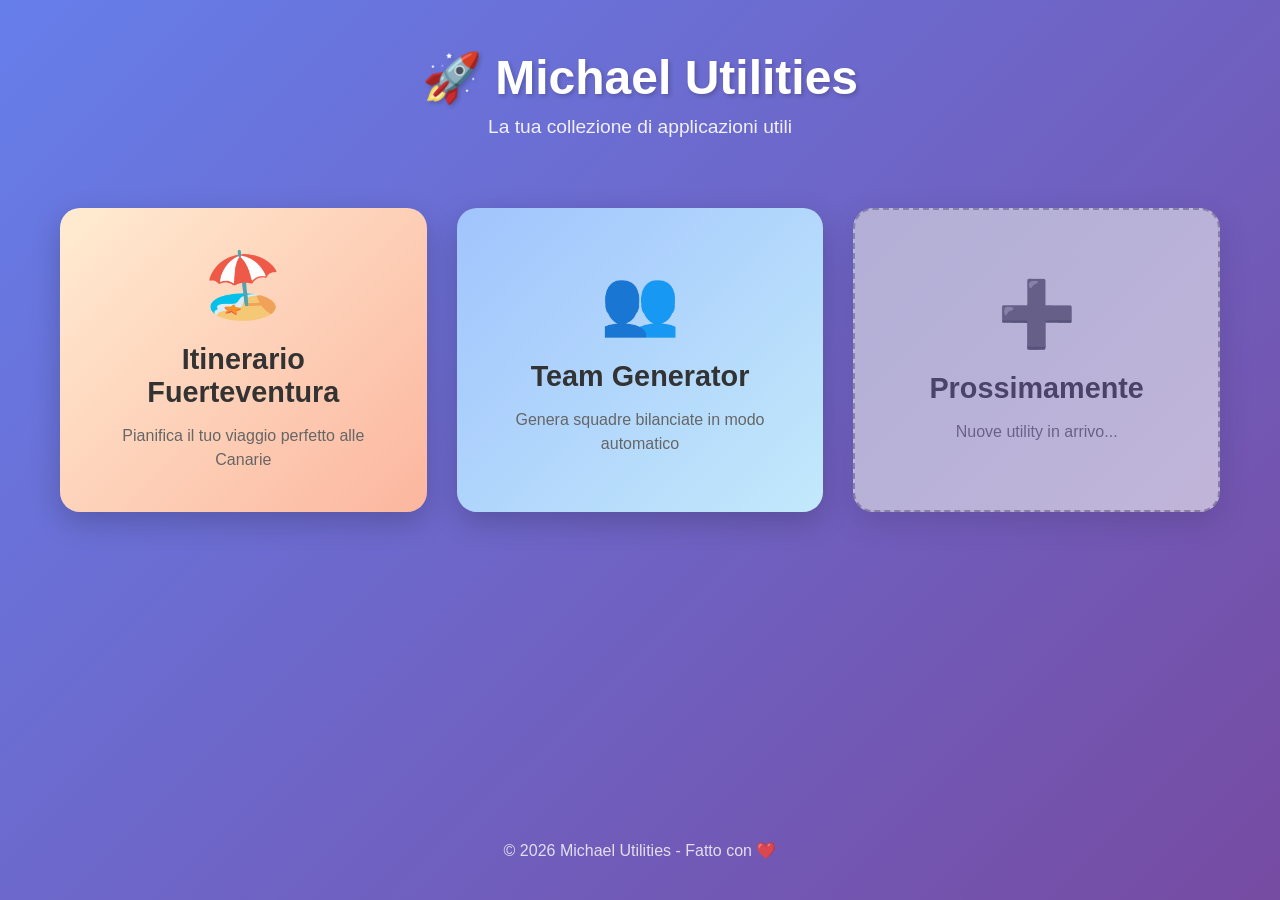
==== index.html @ 8c8049bf "aggiunta dashboard principale e refactoring completo team generator con nuova UI" ====
<!DOCTYPE html>
<html lang="it">
<head>
    <meta charset="UTF-8">
    <meta name="viewport" content="width=device-width, initial-scale=1.0">
    <title>Michael Utilities - Dashboard</title>
    <style>
        * {
            margin: 0;
            padding: 0;
            box-sizing: border-box;
        }

        body {
            font-family: 'Segoe UI', Tahoma, Geneva, Verdana, sans-serif;
            background: linear-gradient(135deg, #667eea 0%, #764ba2 100%);
            min-height: 100vh;
            display: flex;
            flex-direction: column;
            align-items: center;
            padding: 20px;
        }

        .header {
            text-align: center;
            color: white;
            margin-bottom: 50px;
            margin-top: 30px;
        }

        .header h1 {
            font-size: 3rem;
            font-weight: 700;
            margin-bottom: 10px;
            text-shadow: 2px 2px 4px rgba(0, 0, 0, 0.2);
        }

        .header p {
            font-size: 1.2rem;
            opacity: 0.9;
        }

        .dashboard {
            display: grid;
            grid-template-columns: repeat(auto-fit, minmax(300px, 1fr));
            gap: 30px;
            max-width: 1200px;
            width: 100%;
            padding: 20px;
        }

        .app-card {
            background: white;
            border-radius: 20px;
            padding: 40px;
            text-align: center;
            box-shadow: 0 10px 30px rgba(0, 0, 0, 0.2);
            transition: transform 0.3s ease, box-shadow 0.3s ease;
            cursor: pointer;
            text-decoration: none;
            color: inherit;
            display: flex;
            flex-direction: column;
            align-items: center;
            justify-content: center;
            min-height: 250px;
        }

        .app-card:hover {
            transform: translateY(-10px);
            box-shadow: 0 15px 40px rgba(0, 0, 0, 0.3);
        }

        .app-icon {
            font-size: 4rem;
            margin-bottom: 20px;
        }

        .app-title {
            font-size: 1.8rem;
            font-weight: 600;
            margin-bottom: 15px;
            color: #333;
        }

        .app-description {
            font-size: 1rem;
            color: #666;
            line-height: 1.5;
        }

        .app-card.itinerario {
            background: linear-gradient(135deg, #ffecd2 0%, #fcb69f 100%);
        }

        .app-card.team-generator {
            background: linear-gradient(135deg, #a1c4fd 0%, #c2e9fb 100%);
        }

        .app-card.placeholder {
            background: linear-gradient(135deg, #e0e0e0 0%, #f5f5f5 100%);
            border: 2px dashed #999;
            opacity: 0.6;
        }

        .app-card.placeholder:hover {
            opacity: 0.8;
        }

        footer {
            margin-top: auto;
            padding: 20px;
            color: white;
            text-align: center;
            opacity: 0.8;
        }

        @media (max-width: 768px) {
            .header h1 {
                font-size: 2rem;
            }

            .header p {
                font-size: 1rem;
            }

            .dashboard {
                grid-template-columns: 1fr;
                gap: 20px;
            }

            .app-card {
                padding: 30px;
                min-height: 200px;
            }

            .app-icon {
                font-size: 3rem;
            }

            .app-title {
                font-size: 1.5rem;
            }
        }
    </style>
</head>
<body>
    <div class="header">
        <h1>🚀 Michael Utilities</h1>
        <p>La tua collezione di applicazioni utili</p>
    </div>

    <div class="dashboard">
        <a href="itinerario_fuerteventura/itinerario.html" class="app-card itinerario">
            <div class="app-icon">🏖️</div>
            <div class="app-title">Itinerario Fuerteventura</div>
            <div class="app-description">Pianifica il tuo viaggio perfetto alle Canarie</div>
        </a>

        <a href="team_generator/index.html" class="app-card team-generator">
            <div class="app-icon">👥</div>
            <div class="app-title">Team Generator</div>
            <div class="app-description">Genera squadre bilanciate in modo automatico</div>
        </a>

        <!-- Placeholder per future applicazioni -->
        <div class="app-card placeholder">
            <div class="app-icon">➕</div>
            <div class="app-title">Prossimamente</div>
            <div class="app-description">Nuove utility in arrivo...</div>
        </div>
    </div>

    <footer>
        <p>&copy; 2026 Michael Utilities - Fatto con ❤️</p>
    </footer>
</body>
</html>
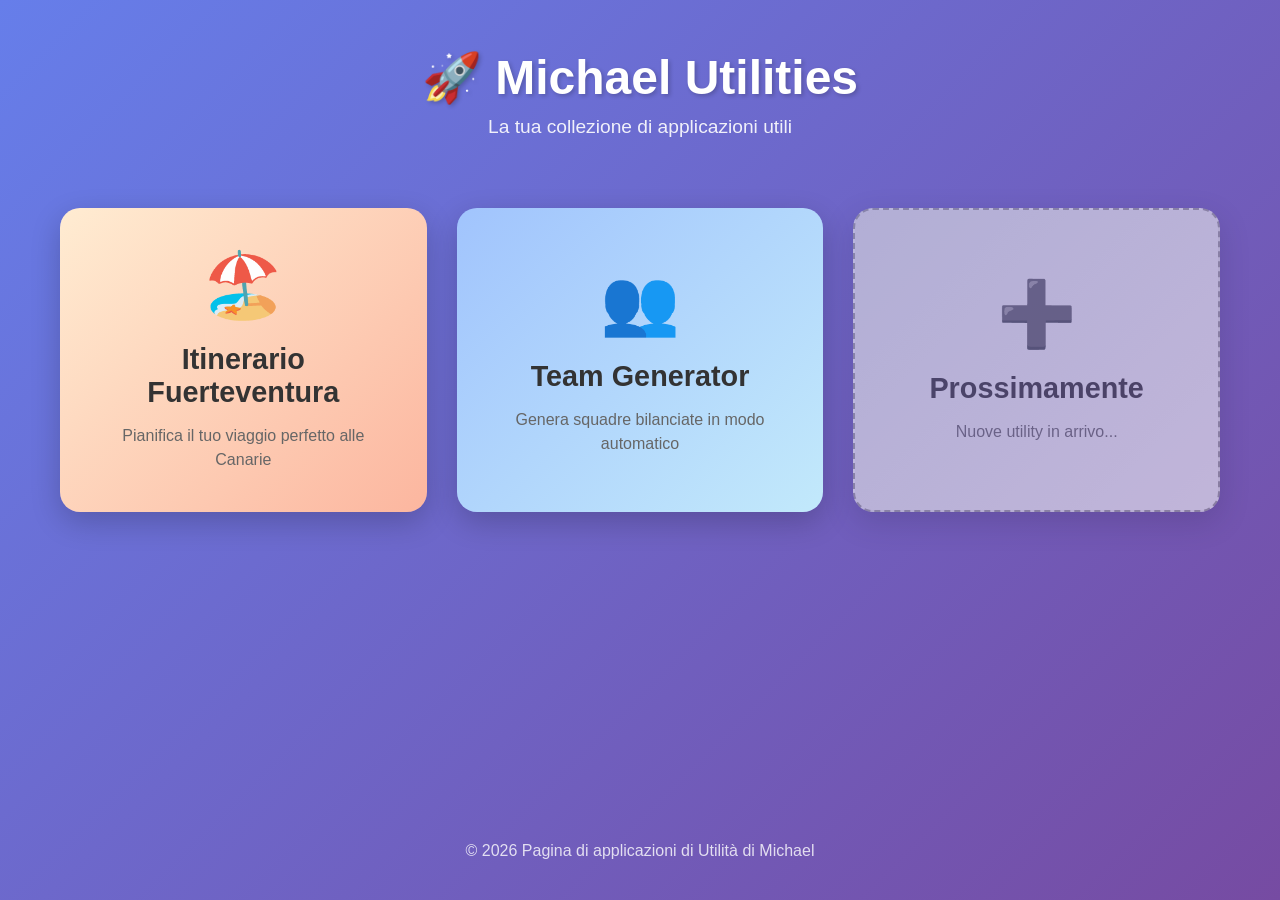
==== commit 93a9b61f: "correzione etichette giorni della settimana nell'itinerario e aggiornamento footer homepage" ====
--- a/index.html
+++ b/index.html
@@ -172,7 +172,7 @@
     </div>
 
     <footer>
-        <p>&copy; 2026 Michael Utilities - Fatto con ❤️</p>
+        <p>&copy; 2026 Pagina di applicazioni di Utilità di Michael</p>
     </footer>
 </body>
 </html>
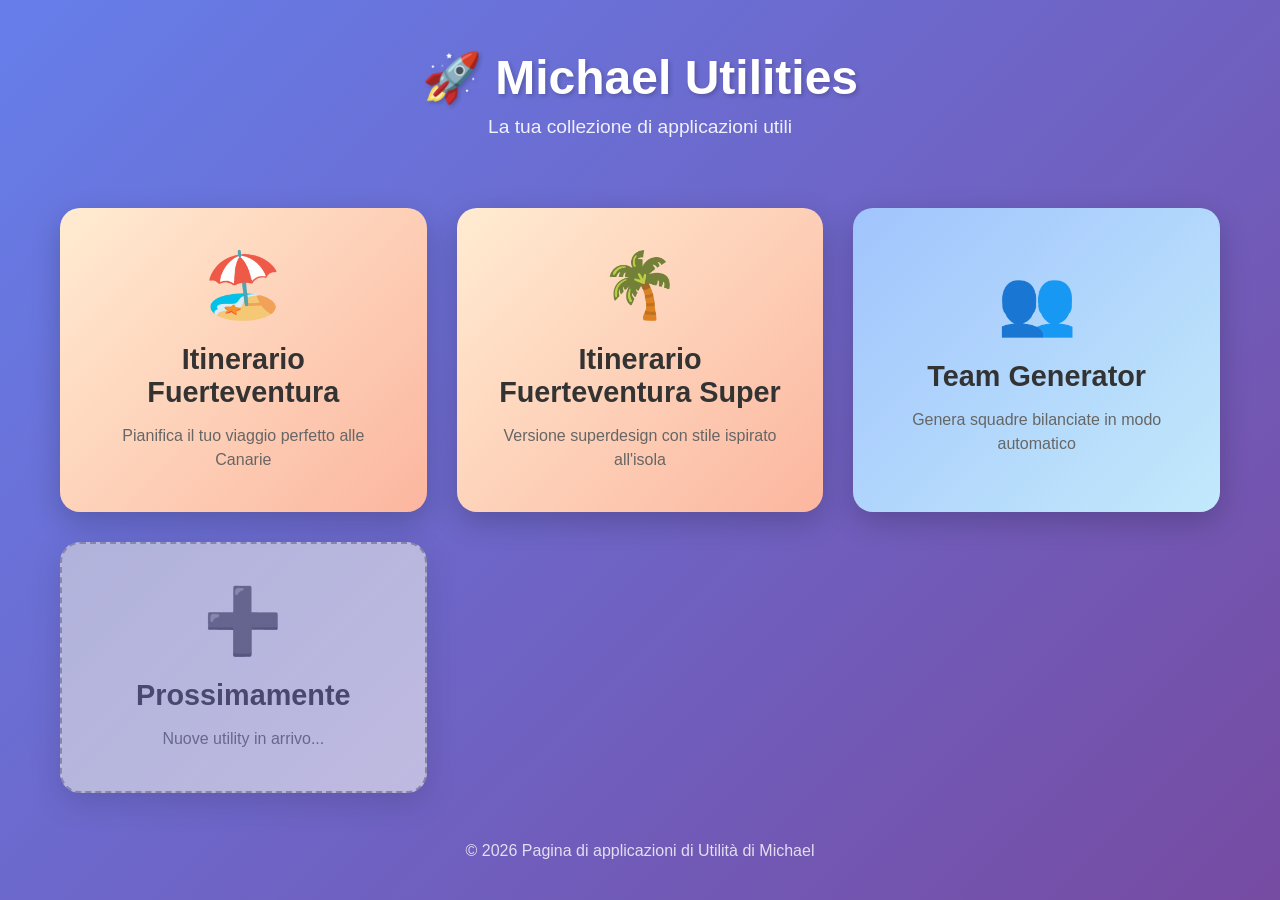
==== commit 59520182: "aggiunta nuova versione superdesign dell'itinerario Fuerteventura con UI migliorata e link alla dash" ====
--- a/index.html
+++ b/index.html
@@ -157,7 +157,13 @@
             <div class="app-description">Pianifica il tuo viaggio perfetto alle Canarie</div>
         </a>
 
-        <a href="team_generator/index.html" class="app-card team-generator">
+        <a href="itinerario_fuerteventura/itinerario_super.html" class="app-card itinerario">
+            <div class="app-icon">🌴</div>
+            <div class="app-title">Itinerario Fuerteventura Super</div>
+            <div class="app-description">Versione superdesign con stile ispirato all'isola</div>
+        </a>
+
+        <a href="team_generator/team_generator.html" class="app-card team-generator">
             <div class="app-icon">👥</div>
             <div class="app-title">Team Generator</div>
             <div class="app-description">Genera squadre bilanciate in modo automatico</div>
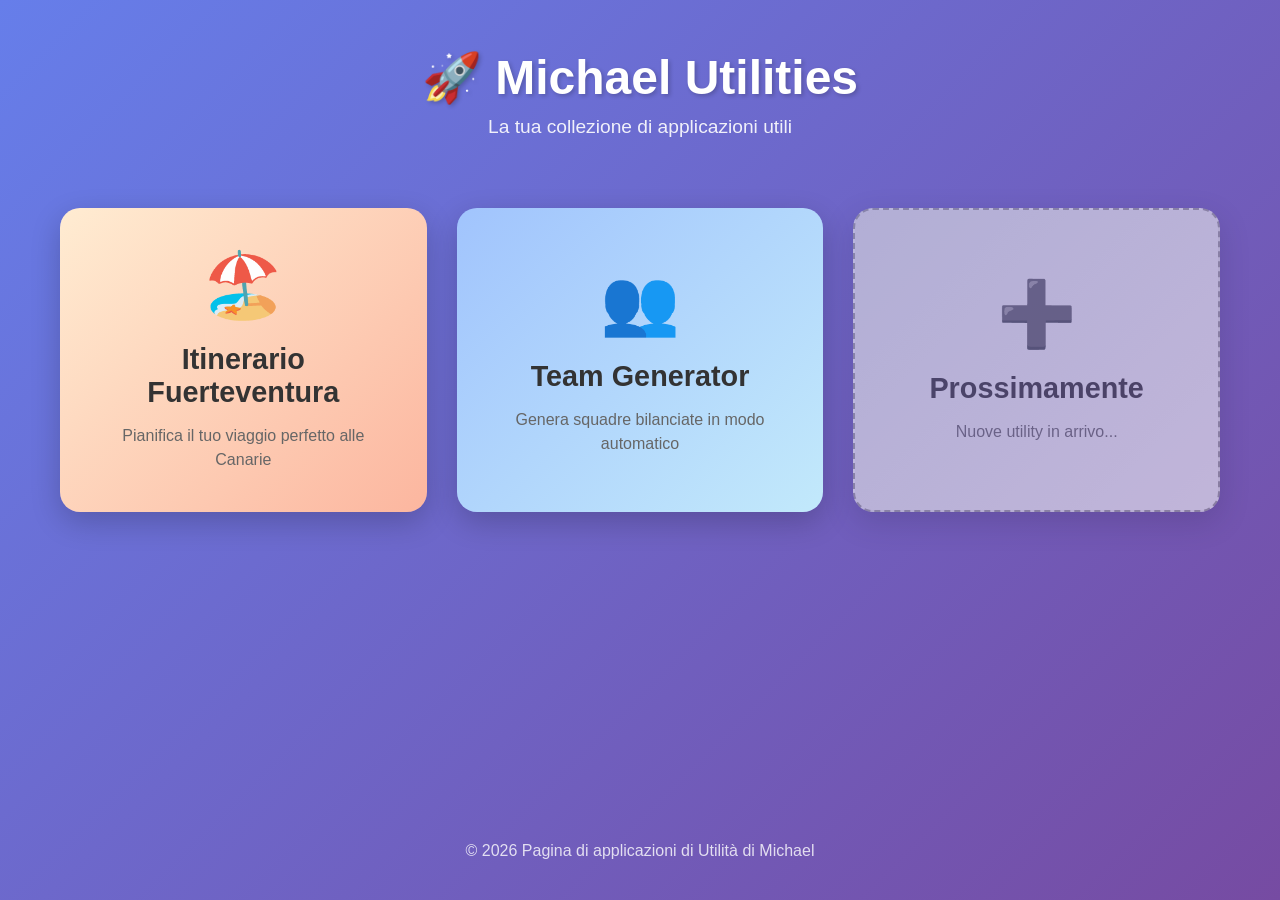
==== commit b8bb6412: "refactoring completo itinerario Fuerteventura con nuovo design ispirato all'isola, dark mode, timeli" ====
--- a/index.html
+++ b/index.html
@@ -157,12 +157,6 @@
             <div class="app-description">Pianifica il tuo viaggio perfetto alle Canarie</div>
         </a>
 
-        <a href="itinerario_fuerteventura/itinerario_super.html" class="app-card itinerario">
-            <div class="app-icon">🌴</div>
-            <div class="app-title">Itinerario Fuerteventura Super</div>
-            <div class="app-description">Versione superdesign con stile ispirato all'isola</div>
-        </a>
-
         <a href="team_generator/team_generator.html" class="app-card team-generator">
             <div class="app-icon">👥</div>
             <div class="app-title">Team Generator</div>
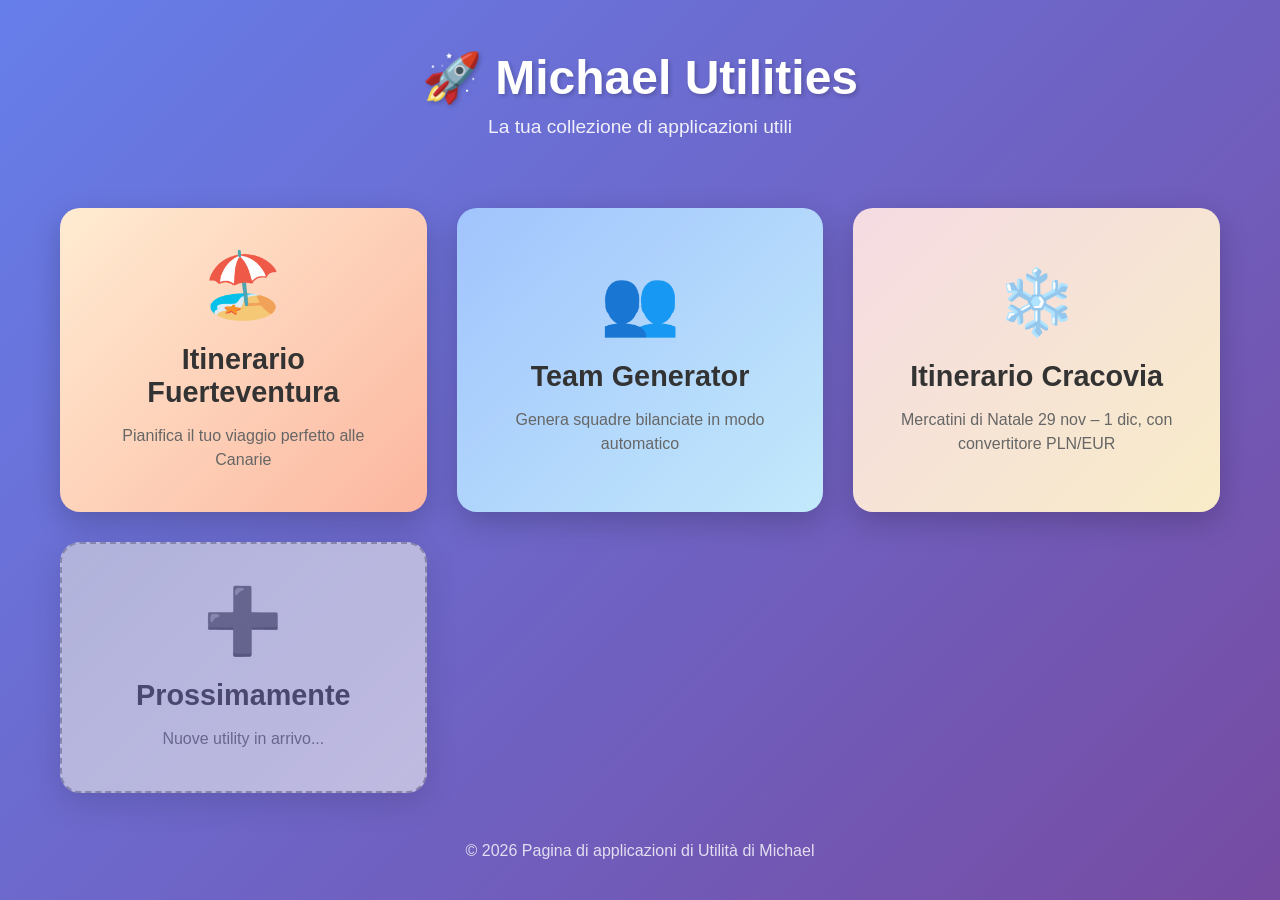
==== commit 2c9ea1f5: "fix: food-card tutte uguali + convertitore PLN/EUR robusto - Rimosso stile differenziato della quint" ====
--- a/index.html
+++ b/index.html
@@ -93,6 +93,10 @@
             background: linear-gradient(135deg, #ffecd2 0%, #fcb69f 100%);
         }
 
+        .app-card.cracovia {
+            background: linear-gradient(135deg, #f5dbe3 0%, #f8ecc8 100%);
+        }
+
         .app-card.team-generator {
             background: linear-gradient(135deg, #a1c4fd 0%, #c2e9fb 100%);
         }
@@ -163,6 +167,12 @@
             <div class="app-description">Genera squadre bilanciate in modo automatico</div>
         </a>
 
+        <a href="itinerario_cracovia/index.html" class="app-card cracovia">
+            <div class="app-icon">❄️</div>
+            <div class="app-title">Itinerario Cracovia</div>
+            <div class="app-description">Mercatini di Natale 29 nov – 1 dic, con convertitore PLN/EUR</div>
+        </a>
+
         <!-- Placeholder per future applicazioni -->
         <div class="app-card placeholder">
             <div class="app-icon">➕</div>
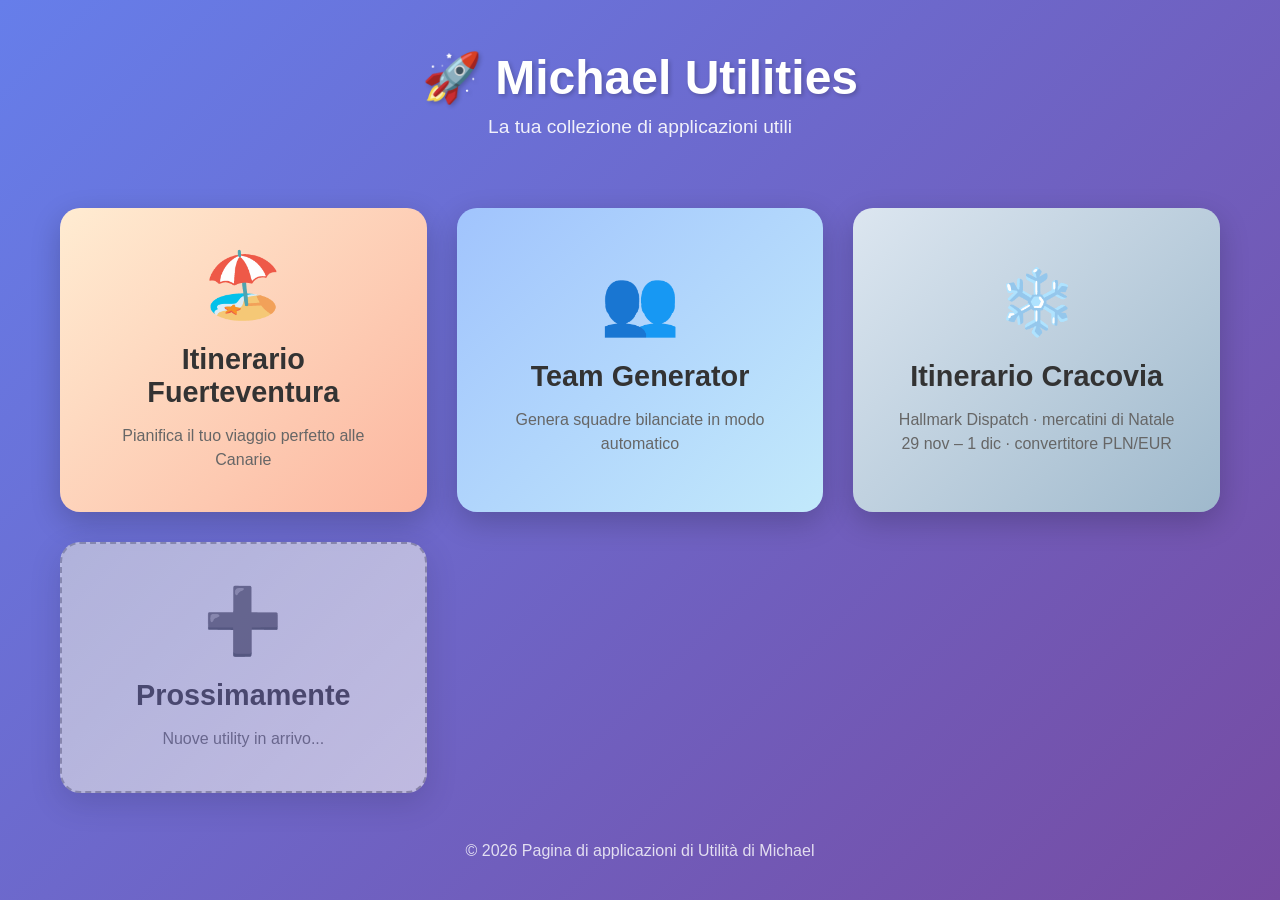
==== commit 3c43de44: "aggiunta skill /comandi con riferimento rapido server/git/struttura, documentazione COMANDI.md compl" ====
--- a/index.html
+++ b/index.html
@@ -94,7 +94,7 @@
         }
 
         .app-card.cracovia {
-            background: linear-gradient(135deg, #f5dbe3 0%, #f8ecc8 100%);
+            background: linear-gradient(135deg, #DCE6F0 0%, #9FB9CC 100%);
         }
 
         .app-card.team-generator {
@@ -170,7 +170,7 @@
         <a href="itinerario_cracovia/index.html" class="app-card cracovia">
             <div class="app-icon">❄️</div>
             <div class="app-title">Itinerario Cracovia</div>
-            <div class="app-description">Mercatini di Natale 29 nov – 1 dic, con convertitore PLN/EUR</div>
+            <div class="app-description">Hallmark Dispatch · mercatini di Natale 29 nov – 1 dic · convertitore PLN/EUR</div>
         </a>
 
         <!-- Placeholder per future applicazioni -->
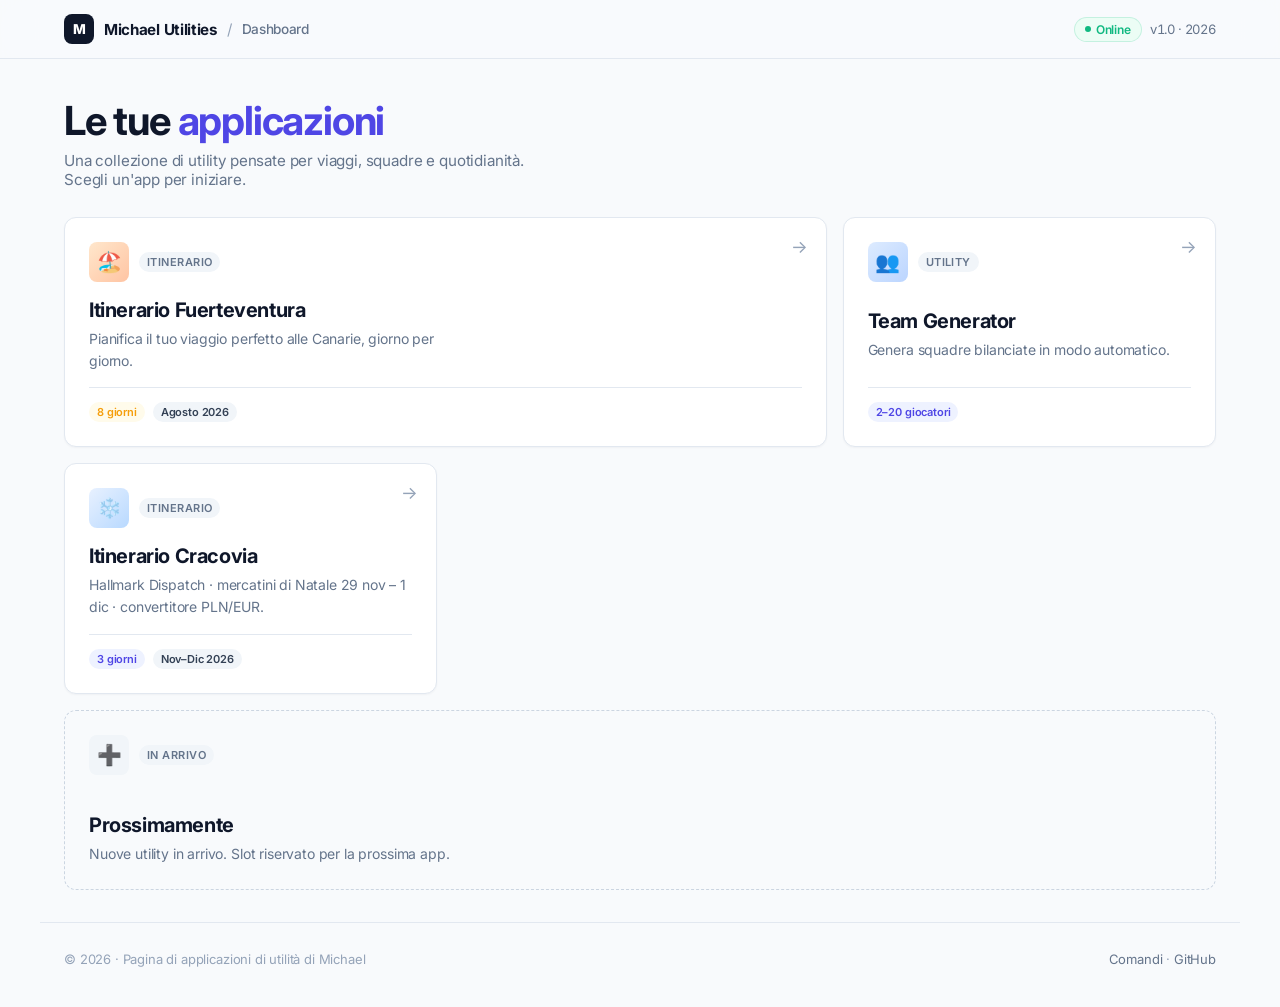
==== commit e5d1f501: "refactoring completo dashboard con design system Tremor/Shadcn: topbar glassmorphism, griglia Bento " ====
--- a/index.html
+++ b/index.html
@@ -3,186 +3,420 @@
 <head>
     <meta charset="UTF-8">
     <meta name="viewport" content="width=device-width, initial-scale=1.0">
-    <title>Michael Utilities - Dashboard</title>
+    <title>Michael Utilities · Dashboard</title>
+    <link rel="preconnect" href="https://fonts.googleapis.com">
+    <link rel="preconnect" href="https://fonts.gstatic.com" crossorigin>
+    <link href="https://fonts.googleapis.com/css2?family=Inter:wght@400;500;600;700;800&family=JetBrains+Mono:wght@500;700&display=swap" rel="stylesheet">
     <style>
-        * {
-            margin: 0;
-            padding: 0;
-            box-sizing: border-box;
-        }
+        /* ============================================================
+           Michael Utilities — Dashboard
+           Stile Tremor / Shadcn / Linear:
+           - Sfondo #F8FAFC, card bianche #FFFFFF, bordi 1px sottili
+           - Topbar glassmorphism (backdrop-blur)
+           - Griglia Bento bilanciata
+           - Font con tabular-nums per allineamento cifre
+           - Radius 12px card / 8px bottoni / pill badge
+           - Spaziature multipli di 4/8px
+           ============================================================ */
+
+        :root {
+            --bg: #F8FAFC;
+            --surface: #FFFFFF;
+            --surface-2: #F1F5F9;
+            --surface-hover: #F8FAFC;
+            --border: #E2E8F0;
+            --border-strong: #CBD5E1;
+
+            --ink: #0F172A;
+            --ink-2: #334155;
+            --ink-3: #64748B;
+            --ink-4: #94A3B8;
+
+            --accent: #4F46E5;     /* indigo */
+            --accent-soft: #EEF2FF;
+            --emerald: #10B981;
+            --emerald-soft: #ECFDF5;
+            --coral: #F43F5E;
+            --coral-soft: #FFF1F2;
+            --amber: #F59E0B;
+            --amber-soft: #FFFBEB;
+
+            --shadow-sm: 0 1px 2px rgba(15,23,42,0.04);
+            --shadow-md: 0 1px 3px rgba(15,23,42,0.06), 0 1px 2px rgba(15,23,42,0.04);
+            --shadow-lg: 0 4px 12px rgba(15,23,42,0.06), 0 2px 4px rgba(15,23,42,0.04);
+            --shadow-xl: 0 12px 32px rgba(15,23,42,0.08), 0 4px 8px rgba(15,23,42,0.04);
+
+            --radius: 12px;
+            --radius-sm: 8px;
+            --radius-pill: 999px;
+        }
+
+        * { margin: 0; padding: 0; box-sizing: border-box; }
 
         body {
-            font-family: 'Segoe UI', Tahoma, Geneva, Verdana, sans-serif;
-            background: linear-gradient(135deg, #667eea 0%, #764ba2 100%);
+            font-family: 'Inter', -apple-system, BlinkMacSystemFont, sans-serif;
+            background: var(--bg);
+            color: var(--ink);
             min-height: 100vh;
+            -webkit-font-smoothing: antialiased;
+            -moz-osx-font-smoothing: grayscale;
+            letter-spacing: -0.01em;
+        }
+
+        .num { font-variant-numeric: tabular-nums; font-feature-settings: "tnum"; }
+
+        /* ====== TOPBAR (glassmorphism) ====== */
+        .topbar {
+            position: sticky;
+            top: 0;
+            z-index: 50;
+            background: rgba(248,250,252,0.72);
+            backdrop-filter: saturate(180%) blur(16px);
+            -webkit-backdrop-filter: saturate(180%) blur(16px);
+            border-bottom: 1px solid var(--border);
+        }
+        .topbar__inner {
+            max-width: 1200px;
+            margin: 0 auto;
+            padding: 14px 24px;
+            display: flex;
+            align-items: center;
+            justify-content: space-between;
+            gap: 16px;
+        }
+        .brand {
+            display: flex;
+            align-items: center;
+            gap: 10px;
+            font-weight: 700;
+            font-size: 0.95rem;
+            color: var(--ink);
+            letter-spacing: -0.02em;
+        }
+        .brand__mark {
+            width: 30px; height: 30px;
+            border-radius: var(--radius-sm);
+            background: var(--ink);
+            color: #fff;
+            display: inline-flex;
+            align-items: center;
+            justify-content: center;
+            font-weight: 800;
+            font-size: 0.85rem;
+            letter-spacing: -0.04em;
+        }
+        .brand__sep { color: var(--ink-4); font-weight: 400; }
+        .brand__sub { color: var(--ink-3); font-weight: 500; font-size: 0.85rem; }
+
+        .topbar__meta {
+            display: flex;
+            align-items: center;
+            gap: 8px;
+            font-size: 0.8125rem;
+            color: var(--ink-3);
+        }
+        .badge {
+            display: inline-flex;
+            align-items: center;
+            gap: 5px;
+            padding: 4px 10px;
+            border-radius: var(--radius-pill);
+            font-size: 0.75rem;
+            font-weight: 600;
+            background: var(--emerald-soft);
+            color: var(--emerald);
+            border: 1px solid rgba(16,185,129,0.18);
+        }
+        .badge__dot {
+            width: 6px; height: 6px;
+            border-radius: 50%;
+            background: var(--emerald);
+        }
+
+        /* ====== HEADER (titolo + sottotitolo + azioni) ====== */
+        .page {
+            max-width: 1200px;
+            margin: 0 auto;
+            padding: 0 24px;
+        }
+
+        .pagehead {
+            padding: 40px 0 28px;
+            display: flex;
+            align-items: flex-end;
+            justify-content: space-between;
+            gap: 24px;
+            flex-wrap: wrap;
+        }
+        .pagehead__title {
+            font-size: clamp(28px, 4.5vw, 40px);
+            font-weight: 700;
+            letter-spacing: -0.03em;
+            color: var(--ink);
+            line-height: 1.1;
+        }
+        .pagehead__title em {
+            font-style: normal;
+            color: var(--accent);
+        }
+        .pagehead__sub {
+            margin-top: 8px;
+            font-size: 0.95rem;
+            color: var(--ink-3);
+            font-weight: 400;
+            max-width: 50ch;
+        }
+
+        /* ====== DASHBOARD GRID (Bento) ====== */
+        .grid {
+            display: grid;
+            grid-template-columns: repeat(3, 1fr);
+            gap: 16px;
+            margin-bottom: 32px;
+        }
+        .grid .app-card:nth-child(1) { grid-column: span 2; }  /* Fuerteventura large */
+        .grid .app-card:nth-child(3) { grid-column: span 1; }  /* Cracovia */
+        .grid .app-card:nth-child(4) { grid-column: span 3; }  /* placeholder full width */
+
+        .app-card {
+            position: relative;
+            background: var(--surface);
+            border: 1px solid var(--border);
+            border-radius: var(--radius);
+            padding: 24px;
+            text-decoration: none;
+            color: var(--ink);
             display: flex;
             flex-direction: column;
-            align-items: center;
-            padding: 20px;
-        }
-
-        .header {
-            text-align: center;
-            color: white;
-            margin-bottom: 50px;
-            margin-top: 30px;
-        }
-
-        .header h1 {
-            font-size: 3rem;
+            justify-content: space-between;
+            min-height: 180px;
+            box-shadow: var(--shadow-sm);
+            transition: box-shadow .25s ease, transform .25s ease, border-color .25s ease;
+            overflow: hidden;
+        }
+        .app-card:hover {
+            box-shadow: var(--shadow-lg);
+            transform: translateY(-2px);
+            border-color: var(--border-strong);
+        }
+        .app-card::after {
+            content: "→";
+            position: absolute;
+            top: 18px;
+            right: 18px;
+            font-size: 1.1rem;
+            color: var(--ink-4);
+            transition: transform .25s ease, color .25s ease;
+        }
+        .app-card:hover::after { transform: translateX(3px); color: var(--ink); }
+
+        .app-card__top {
+            display: flex;
+            align-items: center;
+            gap: 10px;
+            margin-bottom: 16px;
+        }
+        .app-icon {
+            width: 40px; height: 40px;
+            border-radius: var(--radius-sm);
+            display: inline-flex;
+            align-items: center;
+            justify-content: center;
+            font-size: 1.25rem;
+            background: var(--surface-2);
+        }
+        .app-tag {
+            font-size: 0.6875rem;
+            font-weight: 600;
+            letter-spacing: 0.04em;
+            text-transform: uppercase;
+            color: var(--ink-3);
+            padding: 3px 8px;
+            background: var(--surface-2);
+            border-radius: var(--radius-pill);
+        }
+        .app-title {
+            font-size: 1.25rem;
             font-weight: 700;
-            margin-bottom: 10px;
-            text-shadow: 2px 2px 4px rgba(0, 0, 0, 0.2);
-        }
-
-        .header p {
-            font-size: 1.2rem;
-            opacity: 0.9;
-        }
-
-        .dashboard {
-            display: grid;
-            grid-template-columns: repeat(auto-fit, minmax(300px, 1fr));
-            gap: 30px;
+            color: var(--ink);
+            letter-spacing: -0.02em;
+            margin-bottom: 6px;
+        }
+        .app-description {
+            font-size: 0.875rem;
+            color: var(--ink-3);
+            line-height: 1.55;
+            max-width: 42ch;
+        }
+        .app-card__footer {
+            display: flex;
+            align-items: center;
+            gap: 8px;
+            margin-top: 16px;
+            padding-top: 14px;
+            border-top: 1px solid var(--border);
+            font-size: 0.75rem;
+            color: var(--ink-4);
+        }
+        .pill {
+            display: inline-flex;
+            align-items: center;
+            gap: 4px;
+            padding: 3px 8px;
+            border-radius: var(--radius-pill);
+            font-size: 0.6875rem;
+            font-weight: 600;
+            background: var(--surface-2);
+            color: var(--ink-2);
+        }
+        .pill--indigo { background: var(--accent-soft); color: var(--accent); }
+        .pill--emerald { background: var(--emerald-soft); color: var(--emerald); }
+        .pill--amber { background: var(--amber-soft); color: var(--amber); }
+
+        /* Tint accents per card (topbar colorata sottile) */
+        .app-card.itinerario .app-icon { background: linear-gradient(135deg, #FFE7CC, #FFC4A3); }
+        .app-card.cracovia .app-icon { background: linear-gradient(135deg, #E8F1FF, #B8D9FF); }
+        .app-card.team-generator .app-icon { background: linear-gradient(135deg, #DDEBFF, #BBD5FF); }
+        .app-card.placeholder .app-icon { background: var(--surface-2); }
+
+        .app-card.placeholder {
+            border: 1px dashed var(--border-strong);
+            background: transparent;
+            box-shadow: none;
+        }
+        .app-card.placeholder:hover {
+            background: var(--surface);
+            border-style: dashed;
+            border-color: var(--accent);
+            transform: none;
+        }
+        .app-card.placeholder::after { content: ""; }
+
+        /* ====== FOOTER ====== */
+        footer {
             max-width: 1200px;
-            width: 100%;
-            padding: 20px;
-        }
-
-        .app-card {
-            background: white;
-            border-radius: 20px;
-            padding: 40px;
-            text-align: center;
-            box-shadow: 0 10px 30px rgba(0, 0, 0, 0.2);
-            transition: transform 0.3s ease, box-shadow 0.3s ease;
-            cursor: pointer;
-            text-decoration: none;
-            color: inherit;
-            display: flex;
-            flex-direction: column;
-            align-items: center;
-            justify-content: center;
-            min-height: 250px;
-        }
-
-        .app-card:hover {
-            transform: translateY(-10px);
-            box-shadow: 0 15px 40px rgba(0, 0, 0, 0.3);
-        }
-
-        .app-icon {
-            font-size: 4rem;
-            margin-bottom: 20px;
-        }
-
-        .app-title {
-            font-size: 1.8rem;
-            font-weight: 600;
-            margin-bottom: 15px;
-            color: #333;
-        }
-
-        .app-description {
-            font-size: 1rem;
-            color: #666;
-            line-height: 1.5;
-        }
-
-        .app-card.itinerario {
-            background: linear-gradient(135deg, #ffecd2 0%, #fcb69f 100%);
-        }
-
-        .app-card.cracovia {
-            background: linear-gradient(135deg, #DCE6F0 0%, #9FB9CC 100%);
-        }
-
-        .app-card.team-generator {
-            background: linear-gradient(135deg, #a1c4fd 0%, #c2e9fb 100%);
-        }
-
-        .app-card.placeholder {
-            background: linear-gradient(135deg, #e0e0e0 0%, #f5f5f5 100%);
-            border: 2px dashed #999;
-            opacity: 0.6;
-        }
-
-        .app-card.placeholder:hover {
-            opacity: 0.8;
-        }
-
-        footer {
-            margin-top: auto;
-            padding: 20px;
-            color: white;
-            text-align: center;
-            opacity: 0.8;
-        }
-
-        @media (max-width: 768px) {
-            .header h1 {
-                font-size: 2rem;
-            }
-
-            .header p {
-                font-size: 1rem;
-            }
-
-            .dashboard {
-                grid-template-columns: 1fr;
-                gap: 20px;
-            }
-
-            .app-card {
-                padding: 30px;
-                min-height: 200px;
-            }
-
-            .app-icon {
-                font-size: 3rem;
-            }
-
-            .app-title {
-                font-size: 1.5rem;
-            }
+            margin: 0 auto;
+            padding: 28px 24px 40px;
+            border-top: 1px solid var(--border);
+            display: flex;
+            align-items: center;
+            justify-content: space-between;
+            font-size: 0.8125rem;
+            color: var(--ink-4);
+            flex-wrap: wrap;
+            gap: 12px;
+        }
+        footer a { color: var(--ink-3); text-decoration: none; }
+        footer a:hover { color: var(--ink); }
+
+        /* ====== RESPONSIVE ====== */
+        @media (max-width: 900px) {
+            .grid { grid-template-columns: repeat(2, 1fr); }
+            .grid .app-card:nth-child(1) { grid-column: span 2; }
+            .grid .app-card:nth-child(3) { grid-column: span 1; }
+            .grid .app-card:nth-child(4) { grid-column: span 2; }
+        }
+        @media (max-width: 620px) {
+            .grid { grid-template-columns: 1fr; }
+            .grid .app-card:nth-child(1),
+            .grid .app-card:nth-child(3),
+            .grid .app-card:nth-child(4) { grid-column: span 1; }
+            .pagehead { padding: 28px 0 20px; }
+            .topbar__inner { padding: 12px 16px; }
+            .page { padding: 0 16px; }
+            footer { padding: 20px 16px 28px; }
         }
     </style>
 </head>
 <body>
-    <div class="header">
-        <h1>🚀 Michael Utilities</h1>
-        <p>La tua collezione di applicazioni utili</p>
-    </div>
-
-    <div class="dashboard">
-        <a href="itinerario_fuerteventura/itinerario.html" class="app-card itinerario">
-            <div class="app-icon">🏖️</div>
-            <div class="app-title">Itinerario Fuerteventura</div>
-            <div class="app-description">Pianifica il tuo viaggio perfetto alle Canarie</div>
-        </a>
-
-        <a href="team_generator/team_generator.html" class="app-card team-generator">
-            <div class="app-icon">👥</div>
-            <div class="app-title">Team Generator</div>
-            <div class="app-description">Genera squadre bilanciate in modo automatico</div>
-        </a>
-
-        <a href="itinerario_cracovia/index.html" class="app-card cracovia">
-            <div class="app-icon">❄️</div>
-            <div class="app-title">Itinerario Cracovia</div>
-            <div class="app-description">Hallmark Dispatch · mercatini di Natale 29 nov – 1 dic · convertitore PLN/EUR</div>
-        </a>
-
-        <!-- Placeholder per future applicazioni -->
-        <div class="app-card placeholder">
-            <div class="app-icon">➕</div>
-            <div class="app-title">Prossimamente</div>
-            <div class="app-description">Nuove utility in arrivo...</div>
+    <!-- ============ TOPBAR ============ -->
+    <div class="topbar">
+        <div class="topbar__inner">
+            <div class="brand">
+                <span class="brand__mark">M</span>
+                <span>Michael Utilities</span>
+                <span class="brand__sep">/</span>
+                <span class="brand__sub">Dashboard</span>
+            </div>
+            <div class="topbar__meta">
+                <span class="badge"><span class="badge__dot"></span>Online</span>
+                <span class="num">v1.0 · 2026</span>
+            </div>
         </div>
     </div>
 
+    <main class="page">
+        <!-- ============ PAGE HEAD ============ -->
+        <header class="pagehead">
+            <div>
+                <h1 class="pagehead__title">Le tue <em>applicazioni</em></h1>
+                <p class="pagehead__sub">Una collezione di utility pensate per viaggi, squadre e quotidianità. Scegli un'app per iniziare.</p>
+            </div>
+        </header>
+
+        <!-- ============ APP GRID (Bento) ============ -->
+        <section class="grid" aria-label="Applicazioni">
+            <a href="itinerario_fuerteventura/itinerario.html" class="app-card itinerario">
+                <div class="app-card__top">
+                    <div class="app-icon">🏖️</div>
+                    <span class="app-tag">Itinerario</span>
+                </div>
+                <div>
+                    <div class="app-title">Itinerario Fuerteventura</div>
+                    <div class="app-description">Pianifica il tuo viaggio perfetto alle Canarie, giorno per giorno.</div>
+                </div>
+                <div class="app-card__footer">
+                    <span class="pill pill--amber">8 giorni</span>
+                    <span class="pill">Agosto 2026</span>
+                </div>
+            </a>
+
+            <a href="team_generator/team_generator.html" class="app-card team-generator">
+                <div class="app-card__top">
+                    <div class="app-icon">👥</div>
+                    <span class="app-tag">Utility</span>
+                </div>
+                <div>
+                    <div class="app-title">Team Generator</div>
+                    <div class="app-description">Genera squadre bilanciate in modo automatico.</div>
+                </div>
+                <div class="app-card__footer">
+                    <span class="pill pill--indigo">2–20 giocatori</span>
+                </div>
+            </a>
+
+            <a href="itinerario_cracovia/index.html" class="app-card cracovia">
+                <div class="app-card__top">
+                    <div class="app-icon">❄️</div>
+                    <span class="app-tag">Itinerario</span>
+                </div>
+                <div>
+                    <div class="app-title">Itinerario Cracovia</div>
+                    <div class="app-description">Hallmark Dispatch · mercatini di Natale 29 nov – 1 dic · convertitore PLN/EUR.</div>
+                </div>
+                <div class="app-card__footer">
+                    <span class="pill pill--indigo">3 giorni</span>
+                    <span class="pill">Nov–Dic 2026</span>
+                </div>
+            </a>
+
+            <!-- Placeholder per future applicazioni -->
+            <div class="app-card placeholder">
+                <div class="app-card__top">
+                    <div class="app-icon">➕</div>
+                    <span class="app-tag">In arrivo</span>
+                </div>
+                <div>
+                    <div class="app-title">Prossimamente</div>
+                    <div class="app-description">Nuove utility in arrivo. Slot riservato per la prossima app.</div>
+                </div>
+            </div>
+        </section>
+    </main>
+
     <footer>
-        <p>&copy; 2026 Pagina di applicazioni di Utilità di Michael</p>
+        <span>&copy; 2026 · Pagina di applicazioni di utilità di Michael</span>
+        <span><a href="Commands/COMANDI.md">Comandi</a> · <a href="https://github.com/MichaelMoro/MichaelUtilities" target="_blank" rel="noopener">GitHub</a></span>
     </footer>
 </body>
 </html>
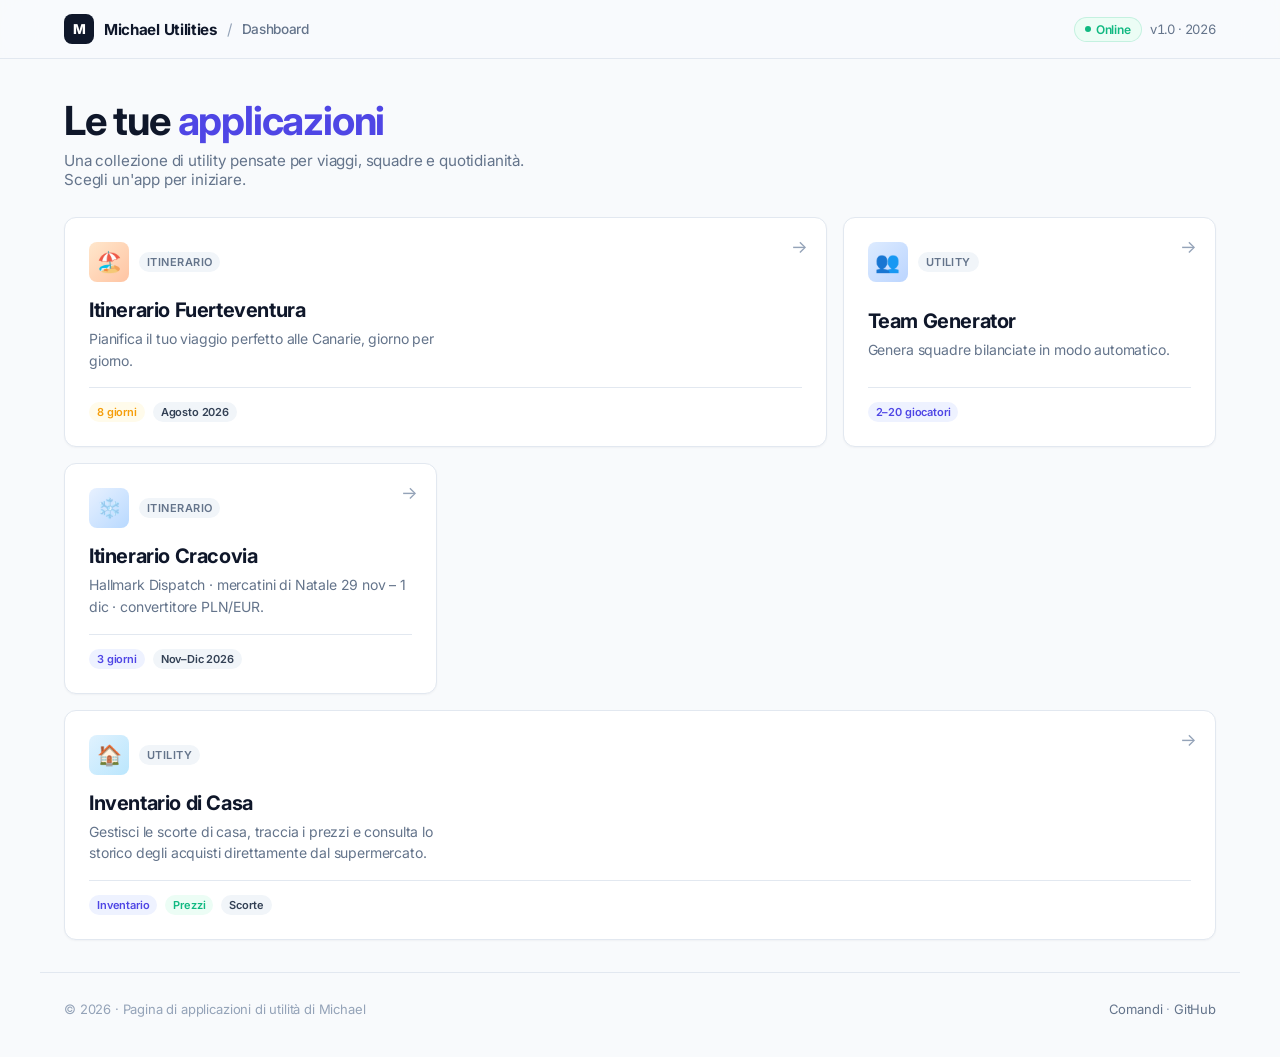
==== commit 2a1128f2: "Nuova applicazione inventario" ====
--- a/index.html
+++ b/index.html
@@ -176,7 +176,7 @@
         }
         .grid .app-card:nth-child(1) { grid-column: span 2; }  /* Fuerteventura large */
         .grid .app-card:nth-child(3) { grid-column: span 1; }  /* Cracovia */
-        .grid .app-card:nth-child(4) { grid-column: span 3; }  /* placeholder full width */
+        .grid .app-card:nth-child(4) { grid-column: span 3; }  /* inventario full width */
 
         .app-card {
             position: relative;
@@ -278,6 +278,7 @@
         .app-card.cracovia .app-icon { background: linear-gradient(135deg, #E8F1FF, #B8D9FF); }
         .app-card.team-generator .app-icon { background: linear-gradient(135deg, #DDEBFF, #BBD5FF); }
         .app-card.placeholder .app-icon { background: var(--surface-2); }
+        .app-card.inventario .app-icon { background: linear-gradient(135deg, #E0F2FE, #BAE6FD); }
 
         .app-card.placeholder {
             border: 1px dashed var(--border-strong);
@@ -400,17 +401,22 @@
                 </div>
             </a>
 
-            <!-- Placeholder per future applicazioni -->
-            <div class="app-card placeholder">
+            <!-- Inventario di Casa -->
+            <a href="inventario/index.html" class="app-card inventario">
                 <div class="app-card__top">
-                    <div class="app-icon">➕</div>
-                    <span class="app-tag">In arrivo</span>
+                    <div class="app-icon">🏠</div>
+                    <span class="app-tag">Utility</span>
                 </div>
                 <div>
-                    <div class="app-title">Prossimamente</div>
-                    <div class="app-description">Nuove utility in arrivo. Slot riservato per la prossima app.</div>
-                </div>
-            </div>
+                    <div class="app-title">Inventario di Casa</div>
+                    <div class="app-description">Gestisci le scorte di casa, traccia i prezzi e consulta lo storico degli acquisti direttamente dal supermercato.</div>
+                </div>
+                <div class="app-card__footer">
+                    <span class="pill pill--indigo">Inventario</span>
+                    <span class="pill pill--emerald">Prezzi</span>
+                    <span class="pill">Scorte</span>
+                </div>
+            </a>
         </section>
     </main>
 
